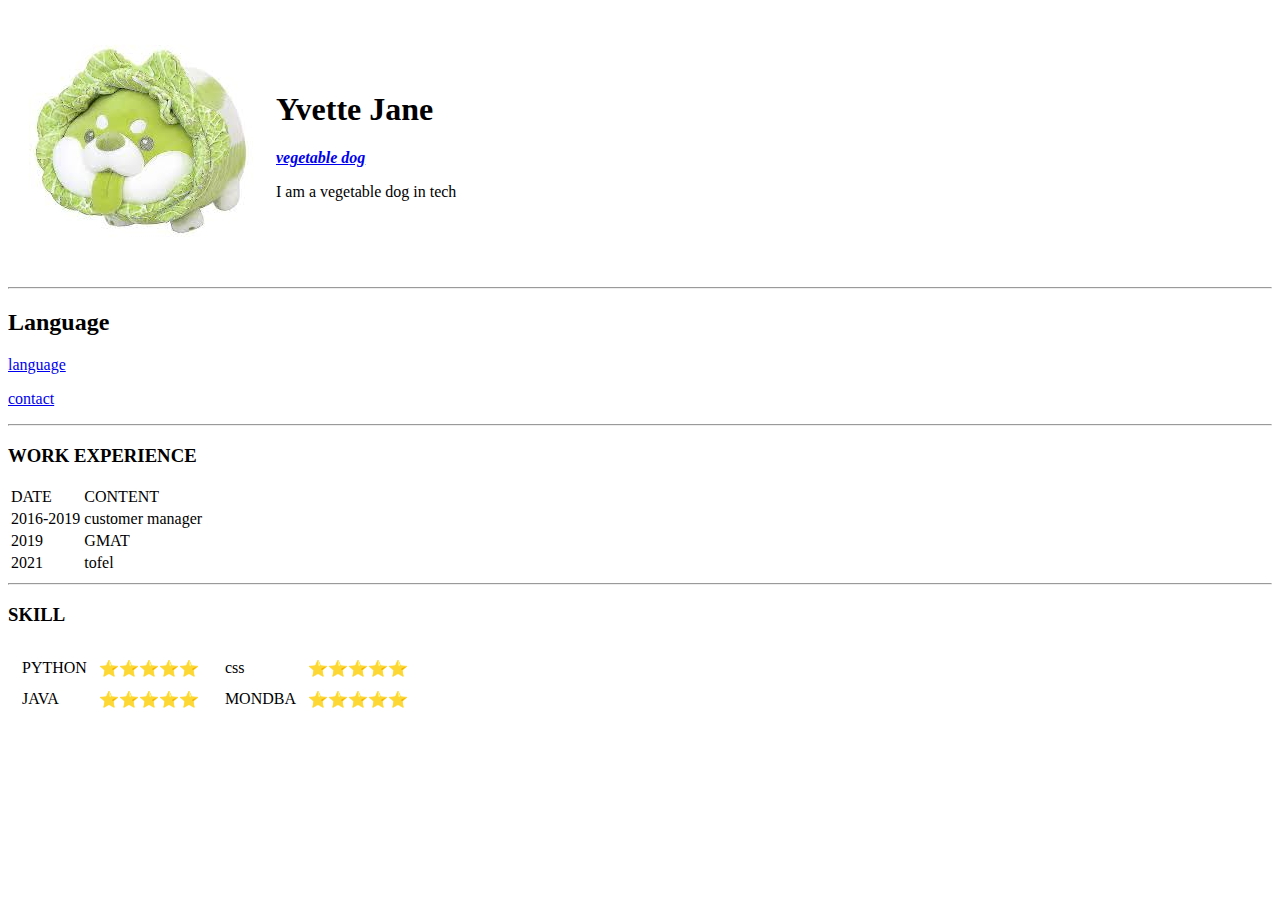
==== index.html @ 87ae46af "add initial site" ====
<!DOCTYPE html>
<html lang="en" dir="ltr">

<head>
  <meta charset="utf-8">
  <title>Yvette's personal site</title>
</head>

<body>
  <table cellspacing='20'>
    <tr>
      <td><img src="images.jpg" alt="a cute puppy"></td>
      <td><h1>Yvette Jane</h1>
      <p><em><strong><a href="https://www.google.com/search?q=vegetable+and+puppy&client=opera&sxsrf=ALiCzsatwbti6oAgLqRQLWda2Hb8iT_HgA:1653295117002&source=lnms&tbm=isch&sa=X&ved=2ahUKEwiqpKGhnPX3AhX1JkQIHaHgCt4Q_AUoAXoECAIQAw&biw=1127&bih=519&dpr=1.65">vegetable dog</a></strong></em></p>
      <p>I am a vegetable dog in tech</p></td>
    </tr>
  </table>
  <hr>
  <h2><strong>Language</strong></h2>
  <a href="language.html">language</a>
  <p><a href="contact-me.html">contact</a></p>
<hr>
  <h3>WORK EXPERIENCE</h3>
  <table >
    <thead>
      <tr>
        <td>DATE</td>
        <td>CONTENT</td>
      </tr>
    <tbody>
      <tr>
        <td>2016-2019</td>
        <td>customer manager</td>
      </tr>
      <tr>
        <td>2019</td>
        <td>GMAT</td>
      </tr>
      <tr>
        <td>2021</td>
        <td>tofel</td>
      </tr>
    </tbody>
    </thead>
  </table>
  <hr>
  <h3>SKILL</h3>
  <table>
    <tr>
      <td>
        <table cellspacing='10'>
          <tr>
            <td>PYTHON</td>
            <td>⭐⭐⭐⭐⭐</td>
          </tr>
          <tr>
            <td>JAVA</td>
            <td>⭐⭐⭐⭐⭐</td>
          </tr>
        </table>
      </td>
      <td>
        <table cellspacing='10'>
          <tr>
            <td>css</td>
            <td>⭐⭐⭐⭐⭐</td>
          </tr>
          <tr>
            <td>MONDBA</td>
            <td>⭐⭐⭐⭐⭐</td>
          </tr>
        </table>
      </td>
    </tr>
  </table>
</body>

</html>
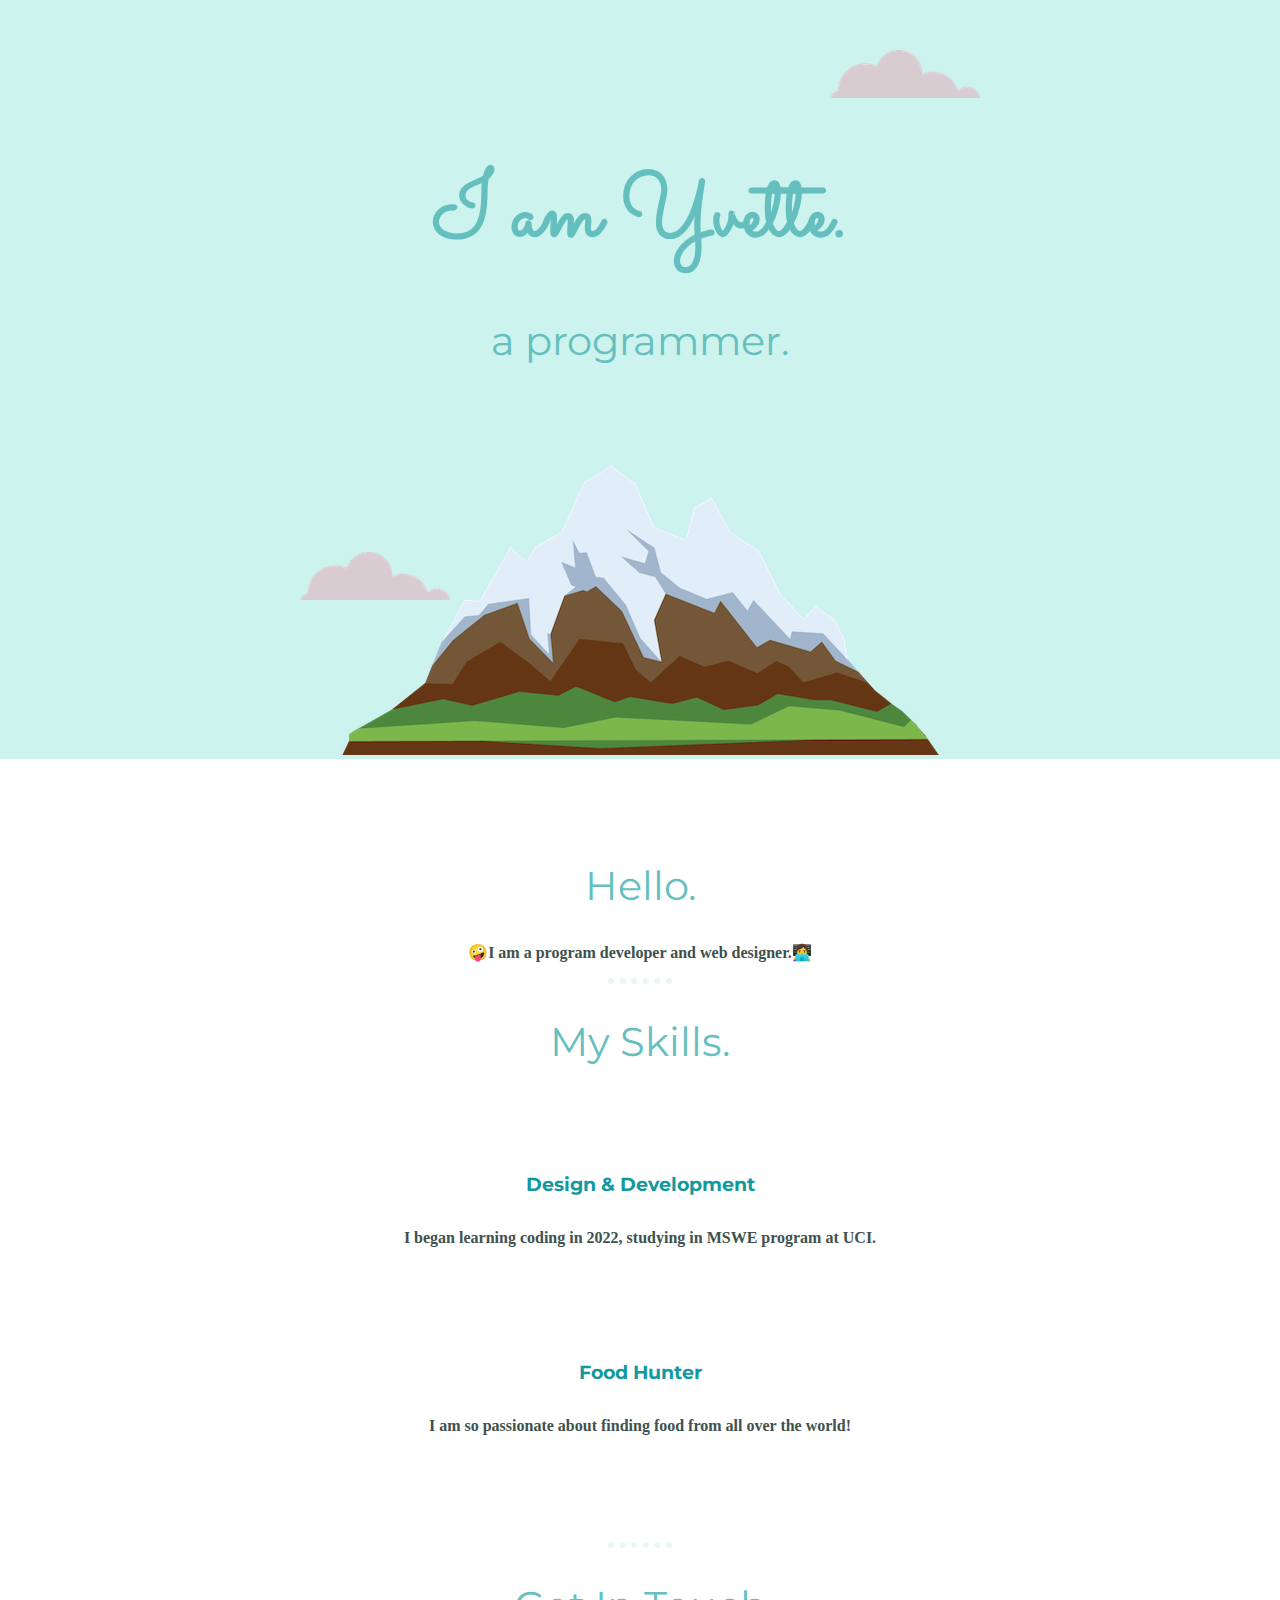
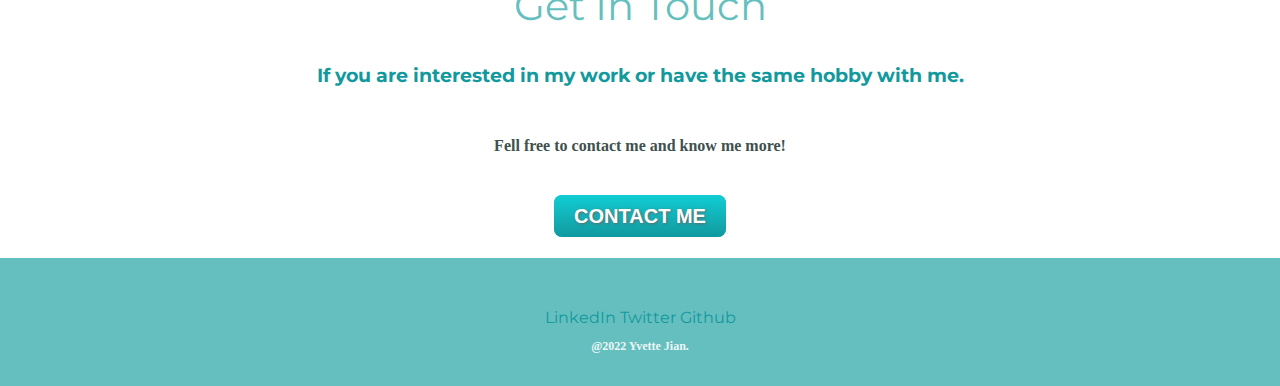
==== commit 2c762dc3: "Add files via upload" ====
--- a/index.html
+++ b/index.html
@@ -3,76 +3,59 @@
 
 <head>
   <meta charset="utf-8">
-  <title>Yvette's personal site</title>
+  <title>Yvette Jian</title>
+  <link rel="stylesheet" href="css/styles.css">
+  <link rel="icon" href="favicon.ico">
+  <link rel="preconnect" href="https://fonts.googleapis.com">
+  <link rel="preconnect" href="https://fonts.gstatic.com" crossorigin>
+  <link href="https://fonts.googleapis.com/css2?family=Montserrat:wght@300&family=Permanent+Marker&family=Sacramento&family=Satisfy&display=swap" rel="stylesheet">
 </head>
 
 <body>
-  <table cellspacing='20'>
-    <tr>
-      <td><img src="images.jpg" alt="a cute puppy"></td>
-      <td><h1>Yvette Jane</h1>
-      <p><em><strong><a href="https://www.google.com/search?q=vegetable+and+puppy&client=opera&sxsrf=ALiCzsatwbti6oAgLqRQLWda2Hb8iT_HgA:1653295117002&source=lnms&tbm=isch&sa=X&ved=2ahUKEwiqpKGhnPX3AhX1JkQIHaHgCt4Q_AUoAXoECAIQAw&biw=1127&bih=519&dpr=1.65">vegetable dog</a></strong></em></p>
-      <p>I am a vegetable dog in tech</p></td>
-    </tr>
-  </table>
-  <hr>
-  <h2><strong>Language</strong></h2>
-  <a href="language.html">language</a>
-  <p><a href="contact-me.html">contact</a></p>
-<hr>
-  <h3>WORK EXPERIENCE</h3>
-  <table >
-    <thead>
-      <tr>
-        <td>DATE</td>
-        <td>CONTENT</td>
-      </tr>
-    <tbody>
-      <tr>
-        <td>2016-2019</td>
-        <td>customer manager</td>
-      </tr>
-      <tr>
-        <td>2019</td>
-        <td>GMAT</td>
-      </tr>
-      <tr>
-        <td>2021</td>
-        <td>tofel</td>
-      </tr>
-    </tbody>
-    </thead>
-  </table>
-  <hr>
-  <h3>SKILL</h3>
-  <table>
-    <tr>
-      <td>
-        <table cellspacing='10'>
-          <tr>
-            <td>PYTHON</td>
-            <td>⭐⭐⭐⭐⭐</td>
-          </tr>
-          <tr>
-            <td>JAVA</td>
-            <td>⭐⭐⭐⭐⭐</td>
-          </tr>
-        </table>
-      </td>
-      <td>
-        <table cellspacing='10'>
-          <tr>
-            <td>css</td>
-            <td>⭐⭐⭐⭐⭐</td>
-          </tr>
-          <tr>
-            <td>MONDBA</td>
-            <td>⭐⭐⭐⭐⭐</td>
-          </tr>
-        </table>
-      </td>
-    </tr>
-  </table>
+  <div class="top-container">
+    <img class='top-cloud' src="image/cloud.png" alt="cloud-img">
+    <h1>I am Yvette.</h1>
+    <h2>a programmer.</h2>
+    <img class='middle-cloud' src="image/cloud.png" alt="cloud-img">
+    <img src="image/mountain.png" alt="mountain">
+  </div>
+  <div class="middle-container">
+    <div class="profile">
+      <img class='me' src="https://media-exp1.licdn.com/dms/image/C5603AQEUizZTiKBoFw/profile-displayphoto-shrink_400_400/0/1648772101718?e=1658966400&v=beta&t=HD_iPxrfXC1kAGstq7pm1jnrBJH4O44LOUR2rsuCJOE" alt="">
+      <h2>Hello.</h2>
+      <p>🤪I am a program developer and web designer.👩‍💻</p>
+    </div>
+    <hr>
+    <div class="skills">
+      <h2>My Skills.</h2>
+      <div class="skill-row">
+        <img class="icon" src="https://cdn-icons-png.flaticon.com/512/1792/1792525.png" alt="">
+        <h3>Design & Development</h3>
+        <p>I began learning coding in 2022, studying in MSWE program at UCI.</p>
+      </div>
+      <div class="skill-row">
+        <img class="icon2" src="https://cdn-icons.flaticon.com/png/512/783/premium/783054.png?token=exp=1653543402~hmac=e5932e2e04821de569a8198346c5ee4d" alt="">
+        <h3>Food Hunter</h3>
+        <p>I am so passionate about finding food from all over the world!</p>
+      </div>
+    </div>
+    <hr>
+    <div class="contact-me">
+      <h2>Get In Touch</h2>
+      <h3>If you are interested in my work or have the same hobby with me.</h3>
+      <p class='msg'>Fell free to contact me and know me more!</p>
+      <a class="btn" href="mailto:yvettejian0303@email.com">CONTACT ME</a>
+    </div>
+  </div>
+
+
+  <div class="bottom-container">
+    <a class="footer-link" href="https://www.linkedin.com/in/yvette-jian-809897231/">LinkedIn</a>
+    <a class="footer-link" href="https://twitter.com/">Twitter</a>
+    <a class="footer-link" href="https://github.com/YvetteJian">Github</a>
+    <p class='copyright'>@2022 Yvette Jian.</p>
+  </div>
+
 </body>
 
 </html>
--- a/css/styles.css
+++ b/css/styles.css
@@ -0,0 +1,122 @@
+body{
+  margin: 0;
+  text-align: center;
+  font-family: 'Merriweather',serif;
+  color:#40514E;
+  font-weight: bold
+}
+h1{
+  margin-top: 50px;
+  position: relative;
+  font-family: 'Sacramento',cursive;
+  font-size: 5.7rem;
+  margin-bottom:5px;
+  color:  #66BFBF;
+}
+h2{
+  font-family: 'Montserrat',sans-serif;
+  font-size: 2.5rem;
+  color:  #66BFBF;
+  font-weight: normal
+}
+h3{
+  font-family: 'Montserrat',sans-serif;
+    color: #11999E;
+}
+hr{
+  border: dotted #EAF6F6 6px;
+  border-bottom: none;
+  width:4%;
+  margin: 100 AUTO;
+}
+a{
+  font-family: 'Montserrat',sans-serif;
+  margin: 30px 30px 30px 30px;
+  text-decoration: none;
+}
+a:hover{
+  color: #EAF6F6;
+}
+.top-container {
+  margin-left: 0;
+  padding-top: 100px;
+  background-color: #CCF3EE;
+}
+
+.middle-cloud{
+  position: absolute;
+  left:300px;
+  bottom:300px;
+}
+.top-cloud{
+  position:absolute;
+  right:300px;
+  top:50px;
+}
+.icon{
+   border-radius: 50%;
+   width: 25%;
+   float: left;
+}
+.footer-link{
+    color:#11999E;
+    font-weight:normal;
+    margin: 20px auto;
+
+}
+.skill-row{
+  width: 50%;
+  margin: 100px auto 100px auto;
+  line-height: 2;
+}
+.me{
+  border-radius: 50%;
+  width: 25%;
+}
+.icon2{
+   border-radius: 50%;
+   width: 25%;
+   float: right;
+}
+.btn {
+  background:  #11cdd4;
+  background-image: -webkit-linear-gradient(top,  #11cdd4, #11999e);
+  background-image: -moz-linear-gradient(top,  #11cdd4, #11999e);
+  background-image: -ms-linear-gradient(top,  #11cdd4, #11999e);
+  background-image: -o-linear-gradient(top,  #11cdd4, #11999e);
+  background-image: linear-gradient(to bottom,  #11cdd4, #11999e);
+  -webkit-border-radius: 8;
+  -moz-border-radius: 8;
+  border-radius: 8px;
+  text-shadow: 1px 1px 3px #666666;
+  font-family: Arial;
+  color: #ffffff;
+  font-size: 20px;
+  padding: 10px 20px 10px 20px;
+  text-decoration: none;
+}
+
+.btn:hover {
+  background: #30e3cb;
+  background-image: -webkit-linear-gradient(top, #30e3cb, #2bc4ad);
+  background-image: -moz-linear-gradient(top, #30e3cb, #2bc4ad);
+  background-image: -ms-linear-gradient(top, #30e3cb, #2bc4ad);
+  background-image: -o-linear-gradient(top, #30e3cb, #2bc4ad);
+  background-image: linear-gradient(to bottom, #30e3cb, #2bc4ad);
+  text-decoration: none;
+}
+.bottom-container{
+  background-color: #66BFBF;
+  margin-top: 30px;
+  padding: 50px 0 20px;
+}
+.middle-container{
+  padding-top: 50px;
+}
+.msg{
+  margin:50px auto;
+}
+.copyright{
+  color:  #EAF6F6;
+  font-size: 12px;
+}
